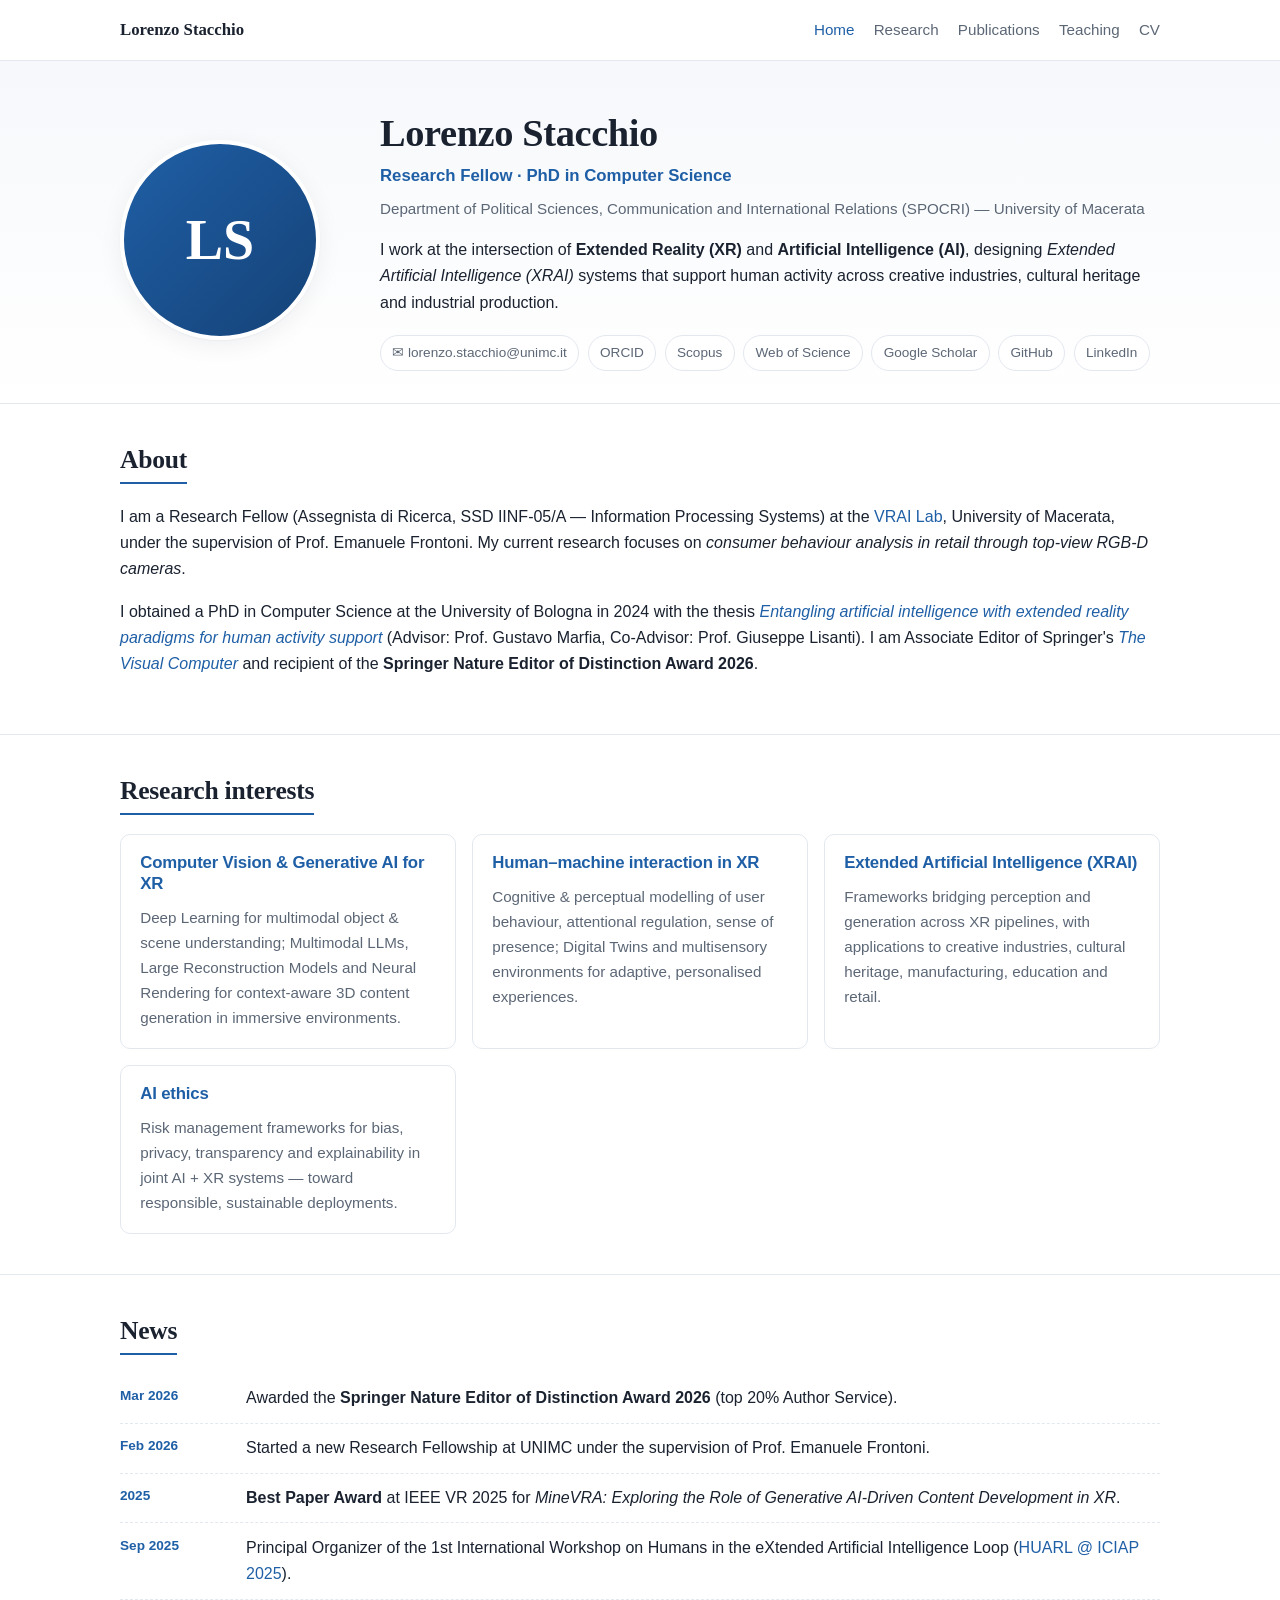
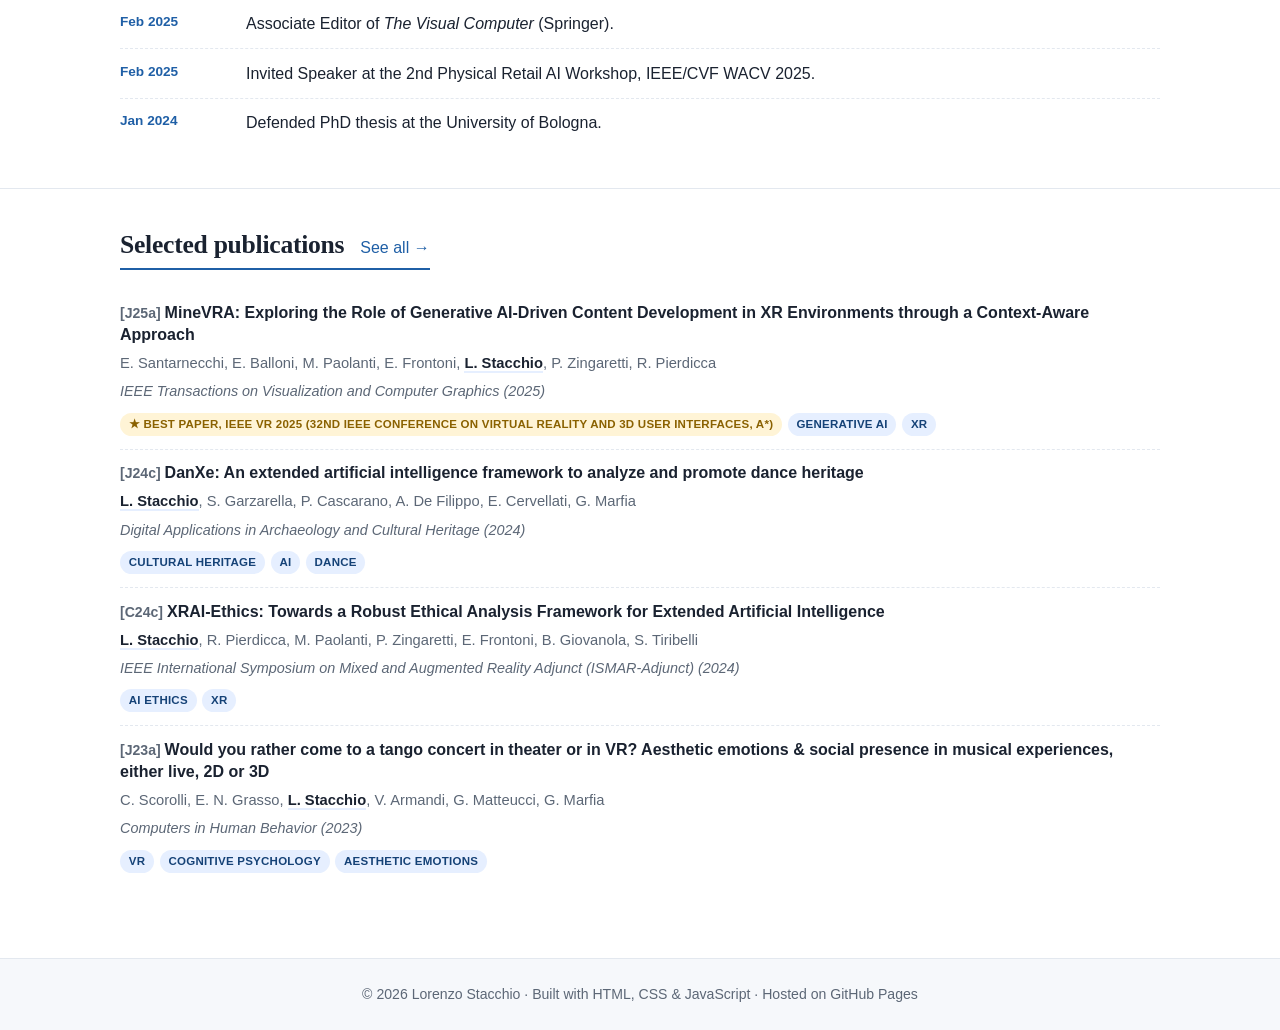
==== index.html @ da99e61b "first commit" ====
<!doctype html>
<html lang="en">
<head>
  <meta charset="utf-8">
  <title>Lorenzo Stacchio — Academic Website</title>
  <meta name="viewport" content="width=device-width,initial-scale=1">
  <meta name="description" content="Lorenzo Stacchio — Research Fellow at the University of Macerata. Research on the intersection of Extended Reality (XR) and Artificial Intelligence (AI).">
  <meta name="author" content="Lorenzo Stacchio">
  <link rel="stylesheet" href="assets/css/style.css">
  <link rel="icon" href="data:image/svg+xml,%3Csvg xmlns='http://www.w3.org/2000/svg' viewBox='0 0 100 100'%3E%3Ccircle cx='50' cy='50' r='48' fill='%231f5fa6'/%3E%3Ctext x='50' y='66' font-family='Georgia' font-size='52' font-weight='700' fill='white' text-anchor='middle'%3ELS%3C/text%3E%3C/svg%3E">
</head>
<body>

<nav class="nav">
  <div class="nav-inner">
    <a href="index.html" class="nav-brand">Lorenzo Stacchio</a>
    <button class="nav-toggle" aria-label="Open menu">☰</button>
    <div class="nav-links">
      <a href="index.html">Home</a>
      <a href="research.html">Research</a>
      <a href="publications.html">Publications</a>
      <a href="teaching.html">Teaching</a>
      <a href="cv.html">CV</a>
    </div>
  </div>
</nav>

<header class="hero">
  <div class="container hero-grid">
    <div class="avatar-placeholder" aria-label="Lorenzo Stacchio">LS</div>
    <div>
      <h1>Lorenzo Stacchio</h1>
      <p class="role">Research Fellow · PhD in Computer Science</p>
      <p class="affil">Department of Political Sciences, Communication and International Relations (SPOCRI) — University of Macerata</p>
      <p class="lead">
        I work at the intersection of <strong>Extended Reality (XR)</strong> and <strong>Artificial Intelligence (AI)</strong>,
        designing <em>Extended Artificial Intelligence (XRAI)</em> systems that support human activity across creative industries,
        cultural heritage and industrial production.
      </p>
      <div class="social-row">
        <a class="social-link" href="mailto:lorenzo.stacchio@unimc.it">✉ lorenzo.stacchio@unimc.it</a>
        <a class="social-link" href="https://orcid.org/0000-0002-9341-7651" target="_blank" rel="noopener">ORCID</a>
        <a class="social-link" href="https://www.scopus.com/authid/detail.uri?authorId=57221688841" target="_blank" rel="noopener">Scopus</a>
        <a class="social-link" href="https://www.webofscience.com/wos/author/record/JEO-9407-2023" target="_blank" rel="noopener">Web of Science</a>
        <a class="social-link" href="https://scholar.google.com/citations?user=lorenzostacchio" target="_blank" rel="noopener">Google Scholar</a>
        <a class="social-link" href="https://github.com/lorenzostacchio" target="_blank" rel="noopener">GitHub</a>
        <a class="social-link" href="https://www.linkedin.com/in/lorenzo-stacchio" target="_blank" rel="noopener">LinkedIn</a>
      </div>
    </div>
  </div>
</header>

<main>

<section id="about">
  <div class="container">
    <div class="section-title"><h2>About</h2></div>
    <p>
      I am a Research Fellow (Assegnista di Ricerca, SSD IINF-05/A — Information Processing Systems)
      at the <a href="https://vrailab.it/" target="_blank" rel="noopener">VRAI Lab</a>, University of Macerata,
      under the supervision of Prof. Emanuele Frontoni. My current research focuses on
      <em>consumer behaviour analysis in retail through top-view RGB-D cameras</em>.
    </p>
    <p>
      I obtained a PhD in Computer Science at the University of Bologna in 2024 with the thesis
      <a href="https://amsdottorato.unibo.it/11139/" target="_blank" rel="noopener"><em>Entangling artificial intelligence with extended reality paradigms for human activity support</em></a>
      (Advisor: Prof. Gustavo Marfia, Co-Advisor: Prof. Giuseppe Lisanti). I am Associate Editor of
      Springer's <a href="https://link.springer.com/journal/371/editorial-board" target="_blank" rel="noopener"><em>The Visual Computer</em></a>
      and recipient of the <strong>Springer Nature Editor of Distinction Award 2026</strong>.
    </p>
  </div>
</section>

<section id="research-interests">
  <div class="container">
    <div class="section-title"><h2>Research interests</h2></div>
    <div class="cards">
      <div class="card">
        <h3>Computer Vision &amp; Generative AI for XR</h3>
        <p>Deep Learning for multimodal object &amp; scene understanding; Multimodal LLMs, Large Reconstruction Models and Neural Rendering for context-aware 3D content generation in immersive environments.</p>
      </div>
      <div class="card">
        <h3>Human–machine interaction in XR</h3>
        <p>Cognitive &amp; perceptual modelling of user behaviour, attentional regulation, sense of presence; Digital Twins and multisensory environments for adaptive, personalised experiences.</p>
      </div>
      <div class="card">
        <h3>Extended Artificial Intelligence (XRAI)</h3>
        <p>Frameworks bridging perception and generation across XR pipelines, with applications to creative industries, cultural heritage, manufacturing, education and retail.</p>
      </div>
      <div class="card">
        <h3>AI ethics</h3>
        <p>Risk management frameworks for bias, privacy, transparency and explainability in joint AI + XR systems — toward responsible, sustainable deployments.</p>
      </div>
    </div>
  </div>
</section>

<section id="news">
  <div class="container">
    <div class="section-title"><h2>News</h2></div>
    <ul class="news-list">
      <li class="news-item"><span class="news-date">Mar 2026</span><span class="news-text">Awarded the <strong>Springer Nature Editor of Distinction Award 2026</strong> (top 20% Author Service).</span></li>
      <li class="news-item"><span class="news-date">Feb 2026</span><span class="news-text">Started a new Research Fellowship at UNIMC under the supervision of Prof. Emanuele Frontoni.</span></li>
      <li class="news-item"><span class="news-date">2025</span><span class="news-text"><strong>Best Paper Award</strong> at IEEE VR 2025 for <em>MineVRA: Exploring the Role of Generative AI-Driven Content Development in XR</em>.</span></li>
      <li class="news-item"><span class="news-date">Sep 2025</span><span class="news-text">Principal Organizer of the 1st International Workshop on Humans in the eXtended Artificial Intelligence Loop (<a href="https://sites.google.com/view/huarl-iciap-2025/" target="_blank" rel="noopener">HUARL @ ICIAP 2025</a>).</span></li>
      <li class="news-item"><span class="news-date">Feb 2025</span><span class="news-text">Associate Editor of <em>The Visual Computer</em> (Springer).</span></li>
      <li class="news-item"><span class="news-date">Feb 2025</span><span class="news-text">Invited Speaker at the 2nd Physical Retail AI Workshop, IEEE/CVF WACV 2025.</span></li>
      <li class="news-item"><span class="news-date">Jan 2024</span><span class="news-text">Defended PhD thesis at the University of Bologna.</span></li>
    </ul>
  </div>
</section>

<section id="selected">
  <div class="container">
    <div class="section-title"><h2>Selected publications</h2><a href="publications.html">See all →</a></div>
    <div id="selected-pubs"><div class="loading">Loading…</div></div>
  </div>
</section>

</main>

<footer>
  <div class="container">
    © <span id="year"></span> Lorenzo Stacchio · Built with HTML, CSS &amp; JavaScript · Hosted on GitHub Pages
  </div>
</footer>

<script>document.getElementById('year').textContent = new Date().getFullYear();</script>
<script src="assets/js/main.js"></script>
<script src="assets/js/publications.js"></script>
</body>
</html>
---- assets/css/style.css ----
/* =========================================================
   Lorenzo Stacchio — Academic Site
   Minimal, fast, GitHub Pages friendly
   ========================================================= */

:root {
  --bg: #ffffff;
  --bg-alt: #f6f8fb;
  --bg-soft: #eef2f7;
  --text: #1a2230;
  --text-muted: #5c6776;
  --accent: #1f5fa6;
  --accent-strong: #154277;
  --accent-soft: #e6efff;
  --border: #e3e8ef;
  --shadow: 0 1px 2px rgba(15, 23, 42, 0.04), 0 6px 24px rgba(15, 23, 42, 0.06);
  --radius: 10px;
  --radius-sm: 6px;
  --max: 1080px;
}

* { box-sizing: border-box; }

html { scroll-behavior: smooth; }

body {
  margin: 0;
  font-family: -apple-system, BlinkMacSystemFont, "Segoe UI", Roboto, "Helvetica Neue", Arial, sans-serif;
  font-size: 16px;
  line-height: 1.65;
  color: var(--text);
  background: var(--bg);
  -webkit-font-smoothing: antialiased;
}

a {
  color: var(--accent);
  text-decoration: none;
  transition: color .15s ease, border-color .15s ease;
}
a:hover { color: var(--accent-strong); text-decoration: underline; }

h1, h2, h3, h4 {
  font-family: "Georgia", "Times New Roman", serif;
  color: var(--text);
  line-height: 1.25;
  margin: 0 0 .6em 0;
  letter-spacing: -0.01em;
}
h1 { font-size: 2.2rem; }
h2 { font-size: 1.6rem; margin-top: 2rem; }
h3 { font-size: 1.2rem; margin-top: 1.4rem; }

p { margin: 0 0 1rem 0; }

.container {
  max-width: var(--max);
  margin: 0 auto;
  padding: 0 1.25rem;
}

/* =========================================================
   Navigation
   ========================================================= */
.nav {
  position: sticky;
  top: 0;
  z-index: 50;
  background: rgba(255,255,255,0.92);
  backdrop-filter: saturate(150%) blur(8px);
  border-bottom: 1px solid var(--border);
}
.nav-inner {
  display: flex;
  align-items: center;
  justify-content: space-between;
  height: 60px;
  max-width: var(--max);
  margin: 0 auto;
  padding: 0 1.25rem;
}
.nav-brand {
  font-family: Georgia, serif;
  font-weight: 700;
  font-size: 1.05rem;
  color: var(--text);
}
.nav-brand:hover { text-decoration: none; color: var(--accent); }
.nav-links {
  display: flex;
  gap: 1.2rem;
  align-items: center;
}
.nav-links a {
  color: var(--text-muted);
  font-size: .95rem;
  font-weight: 500;
}
.nav-links a:hover,
.nav-links a.active {
  color: var(--accent);
  text-decoration: none;
}
.nav-toggle {
  display: none;
  background: none;
  border: 0;
  font-size: 1.3rem;
  cursor: pointer;
  color: var(--text);
}

@media (max-width: 720px) {
  .nav-toggle { display: block; }
  .nav-links {
    display: none;
    position: absolute;
    top: 60px;
    left: 0;
    right: 0;
    background: #fff;
    flex-direction: column;
    align-items: flex-start;
    padding: 1rem 1.25rem;
    border-bottom: 1px solid var(--border);
    gap: .8rem;
  }
  .nav-links.open { display: flex; }
}

/* =========================================================
   Hero
   ========================================================= */
.hero {
  padding: 3rem 0 2rem;
  border-bottom: 1px solid var(--border);
  background: linear-gradient(180deg, var(--bg-alt), var(--bg));
}
.hero-grid {
  display: grid;
  grid-template-columns: 220px 1fr;
  gap: 2.5rem;
  align-items: center;
}
.avatar {
  width: 200px;
  height: 200px;
  border-radius: 50%;
  background: var(--bg-soft);
  object-fit: cover;
  box-shadow: var(--shadow);
  border: 4px solid #fff;
}
.avatar-placeholder {
  width: 200px;
  height: 200px;
  border-radius: 50%;
  background: linear-gradient(135deg, var(--accent), var(--accent-strong));
  color: white;
  display: flex;
  align-items: center;
  justify-content: center;
  font-family: Georgia, serif;
  font-size: 3.5rem;
  font-weight: 700;
  box-shadow: var(--shadow);
  border: 4px solid #fff;
}
.hero h1 {
  margin: 0 0 .3rem 0;
  font-size: 2.4rem;
}
.hero .role {
  color: var(--accent);
  font-weight: 600;
  margin: 0 0 .4rem 0;
  font-size: 1.05rem;
}
.hero .affil {
  color: var(--text-muted);
  margin: 0 0 1rem 0;
  font-size: .95rem;
}
.hero .lead {
  margin-bottom: 1.2rem;
}

.social-row {
  display: flex;
  flex-wrap: wrap;
  gap: .55rem;
  margin-top: .8rem;
}
.social-link {
  display: inline-flex;
  align-items: center;
  gap: .35rem;
  padding: .35rem .7rem;
  border: 1px solid var(--border);
  border-radius: 999px;
  background: #fff;
  color: var(--text-muted);
  font-size: .85rem;
  transition: all .15s ease;
}
.social-link:hover {
  border-color: var(--accent);
  color: var(--accent);
  text-decoration: none;
  background: var(--accent-soft);
}

@media (max-width: 720px) {
  .hero-grid { grid-template-columns: 1fr; text-align: center; gap: 1.5rem; }
  .avatar, .avatar-placeholder { margin: 0 auto; width: 160px; height: 160px; font-size: 2.8rem; }
  .social-row { justify-content: center; }
}

/* =========================================================
   Sections
   ========================================================= */
section {
  padding: 2.5rem 0;
  border-bottom: 1px solid var(--border);
}
section:last-child { border-bottom: 0; }

.section-title {
  display: flex;
  align-items: baseline;
  justify-content: space-between;
  gap: 1rem;
  margin-bottom: 1.2rem;
  padding-bottom: .4rem;
  border-bottom: 2px solid var(--accent);
  width: fit-content;
}
.section-title h2 { margin: 0; }

/* News list */
.news-list {
  list-style: none;
  padding: 0;
  margin: 0;
}
.news-item {
  display: grid;
  grid-template-columns: 110px 1fr;
  gap: 1rem;
  padding: .7rem 0;
  border-bottom: 1px dashed var(--border);
}
.news-item:last-child { border-bottom: 0; }
.news-date {
  color: var(--accent);
  font-weight: 600;
  font-size: .85rem;
  font-variant-numeric: tabular-nums;
}
.news-text { color: var(--text); }
@media (max-width: 600px) {
  .news-item { grid-template-columns: 1fr; gap: .2rem; }
}

/* Cards */
.cards {
  display: grid;
  grid-template-columns: repeat(auto-fit, minmax(260px, 1fr));
  gap: 1rem;
}
.card {
  background: #fff;
  border: 1px solid var(--border);
  border-radius: var(--radius);
  padding: 1.1rem 1.2rem;
  transition: transform .15s ease, box-shadow .15s ease, border-color .15s ease;
}
.card:hover {
  transform: translateY(-2px);
  box-shadow: var(--shadow);
  border-color: var(--accent);
}
.card h3 {
  margin-top: 0;
  font-family: -apple-system, "Segoe UI", Roboto, sans-serif;
  font-size: 1.05rem;
  color: var(--accent);
}
.card p { color: var(--text-muted); font-size: .95rem; margin-bottom: 0; }

/* Timeline */
.timeline {
  position: relative;
  margin: 1.5rem 0;
  padding-left: 1.4rem;
  border-left: 2px solid var(--border);
}
.timeline-item { position: relative; padding: 0 0 1.4rem 1rem; }
.timeline-item::before {
  content: "";
  position: absolute;
  left: -1.49rem;
  top: .35rem;
  width: 10px; height: 10px;
  border-radius: 50%;
  background: var(--accent);
  box-shadow: 0 0 0 3px #fff, 0 0 0 5px var(--accent-soft);
}
.timeline-date {
  color: var(--accent);
  font-weight: 600;
  font-size: .82rem;
  display: block;
  margin-bottom: .15rem;
  text-transform: uppercase;
  letter-spacing: .04em;
}
.timeline-title { font-weight: 600; }
.timeline-org { color: var(--text-muted); font-size: .92rem; }

/* =========================================================
   Publications
   ========================================================= */
.pub-controls {
  display: flex;
  flex-wrap: wrap;
  gap: .6rem;
  margin: 1rem 0 1.6rem 0;
  align-items: center;
}
.pub-controls input[type="search"] {
  flex: 1 1 240px;
  padding: .55rem .8rem;
  border: 1px solid var(--border);
  border-radius: var(--radius-sm);
  font-size: .95rem;
  background: #fff;
}
.pub-controls input[type="search"]:focus {
  outline: none;
  border-color: var(--accent);
  box-shadow: 0 0 0 3px var(--accent-soft);
}
.pub-filter {
  padding: .4rem .85rem;
  border: 1px solid var(--border);
  border-radius: 999px;
  background: #fff;
  color: var(--text-muted);
  cursor: pointer;
  font-size: .85rem;
  transition: all .15s ease;
}
.pub-filter:hover { border-color: var(--accent); color: var(--accent); }
.pub-filter.active {
  background: var(--accent);
  color: white;
  border-color: var(--accent);
}

.pub-year-group {
  margin-bottom: 1.4rem;
}
.pub-year {
  font-family: Georgia, serif;
  font-size: 1.4rem;
  color: var(--accent);
  font-weight: 700;
  padding: .3rem 0;
  margin: 1rem 0 .6rem 0;
  border-bottom: 1px solid var(--border);
}
.pub-item {
  padding: .8rem 0;
  border-bottom: 1px dashed var(--border);
  display: grid;
  grid-template-columns: 1fr;
  gap: .3rem;
}
.pub-item:last-child { border-bottom: 0; }
.pub-title {
  font-weight: 600;
  color: var(--text);
  line-height: 1.4;
}
.pub-authors {
  color: var(--text-muted);
  font-size: .92rem;
}
.pub-authors .me {
  color: var(--text);
  font-weight: 600;
  border-bottom: 2px solid var(--accent-soft);
}
.pub-venue {
  color: var(--text-muted);
  font-size: .9rem;
  font-style: italic;
}
.pub-tags {
  display: flex;
  flex-wrap: wrap;
  gap: .35rem;
  margin-top: .25rem;
}
.pub-tag {
  background: var(--accent-soft);
  color: var(--accent-strong);
  padding: .12rem .55rem;
  border-radius: 999px;
  font-size: .72rem;
  font-weight: 600;
  letter-spacing: .02em;
  text-transform: uppercase;
}
.pub-tag.award {
  background: #fff4d6;
  color: #8a6100;
}
.pub-links {
  display: flex;
  gap: .8rem;
  margin-top: .2rem;
  font-size: .85rem;
}
.pub-links a {
  color: var(--accent);
  border-bottom: 1px dotted var(--accent);
}
.pub-links a:hover { text-decoration: none; }

.pub-stats {
  display: flex;
  flex-wrap: wrap;
  gap: 1.2rem;
  background: var(--bg-alt);
  border-radius: var(--radius);
  padding: 1rem 1.2rem;
  margin-bottom: 1.4rem;
}
.pub-stat {
  display: flex;
  flex-direction: column;
}
.pub-stat-num {
  font-family: Georgia, serif;
  font-size: 1.6rem;
  font-weight: 700;
  color: var(--accent);
  line-height: 1;
}
.pub-stat-label {
  color: var(--text-muted);
  font-size: .82rem;
  text-transform: uppercase;
  letter-spacing: .04em;
}

.loading, .empty {
  text-align: center;
  color: var(--text-muted);
  padding: 2rem;
  font-style: italic;
}

/* =========================================================
   Footer
   ========================================================= */
footer {
  background: var(--bg-alt);
  border-top: 1px solid var(--border);
  padding: 1.5rem 0;
  margin-top: 2rem;
  text-align: center;
  color: var(--text-muted);
  font-size: .88rem;
}
footer a { color: var(--accent); }

/* utility */
.muted { color: var(--text-muted); }
.small { font-size: .88rem; }
.center { text-align: center; }
.mt-0 { margin-top: 0; }
.mb-0 { margin-bottom: 0; }

/* print-friendly CV */
@media print {
  .nav, footer, .pub-controls, .nav-toggle { display: none !important; }
  body { font-size: 11pt; }
  section { page-break-inside: avoid; }
}
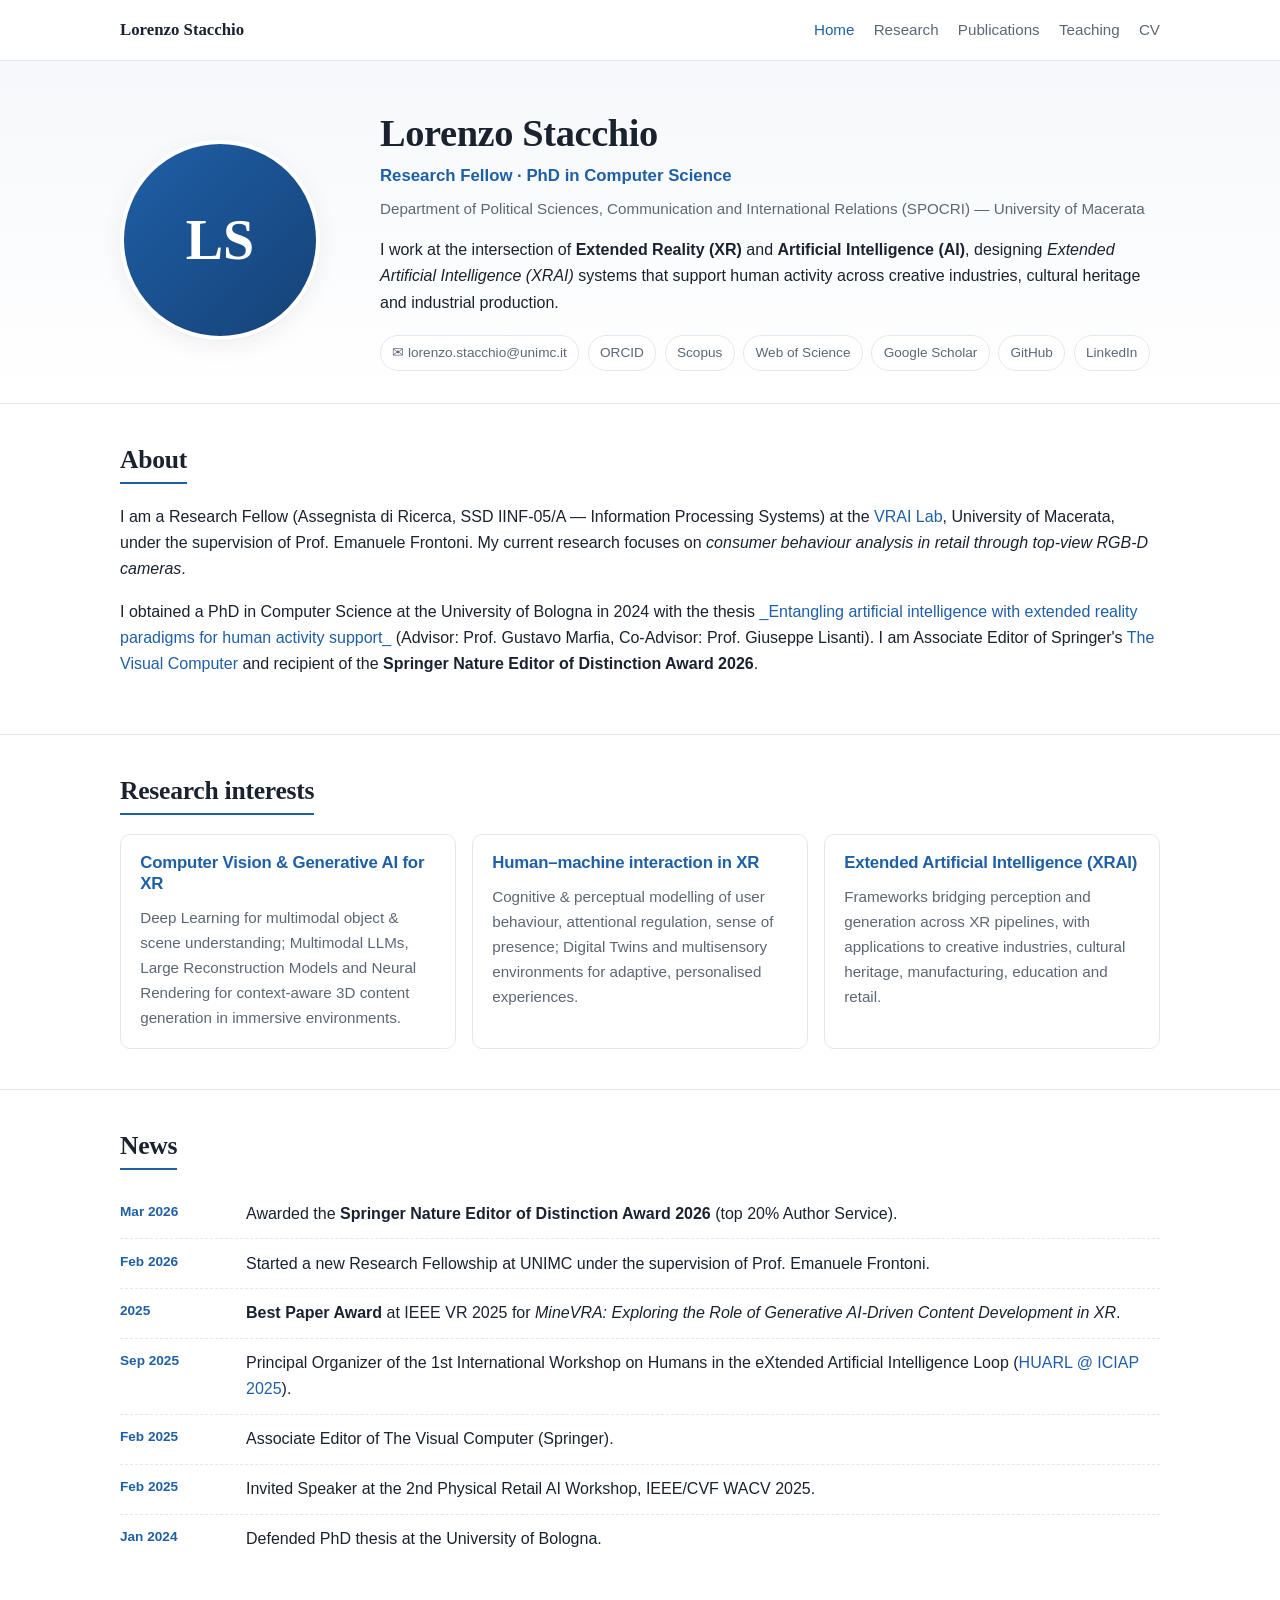
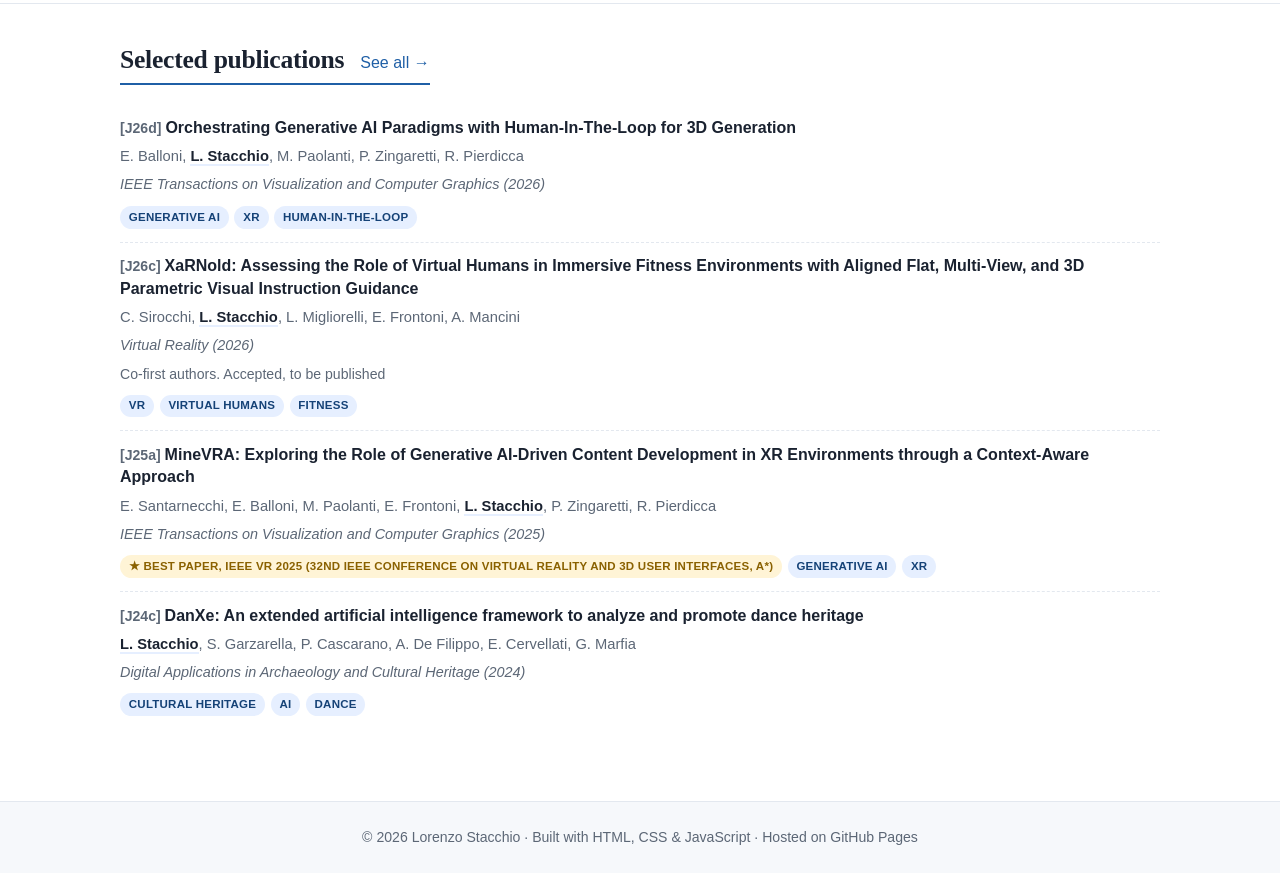
==== commit 6a1bddef: "commit 2" ====
--- a/index.html
+++ b/index.html
@@ -13,7 +13,7 @@
 
 <nav class="nav">
   <div class="nav-inner">
-    <a href="index.html" class="nav-brand">Lorenzo Stacchio</a>
+    <a href="index.html" class="nav-brand" data-render="brand" data-source="data/profile.json">Lorenzo Stacchio</a>
     <button class="nav-toggle" aria-label="Open menu">☰</button>
     <div class="nav-links">
       <a href="index.html">Home</a>
@@ -25,88 +25,28 @@
   </div>
 </nav>
 
-<header class="hero">
-  <div class="container hero-grid">
-    <div class="avatar-placeholder" aria-label="Lorenzo Stacchio">LS</div>
-    <div>
-      <h1>Lorenzo Stacchio</h1>
-      <p class="role">Research Fellow · PhD in Computer Science</p>
-      <p class="affil">Department of Political Sciences, Communication and International Relations (SPOCRI) — University of Macerata</p>
-      <p class="lead">
-        I work at the intersection of <strong>Extended Reality (XR)</strong> and <strong>Artificial Intelligence (AI)</strong>,
-        designing <em>Extended Artificial Intelligence (XRAI)</em> systems that support human activity across creative industries,
-        cultural heritage and industrial production.
-      </p>
-      <div class="social-row">
-        <a class="social-link" href="mailto:lorenzo.stacchio@unimc.it">✉ lorenzo.stacchio@unimc.it</a>
-        <a class="social-link" href="https://orcid.org/0000-0002-9341-7651" target="_blank" rel="noopener">ORCID</a>
-        <a class="social-link" href="https://www.scopus.com/authid/detail.uri?authorId=57221688841" target="_blank" rel="noopener">Scopus</a>
-        <a class="social-link" href="https://www.webofscience.com/wos/author/record/JEO-9407-2023" target="_blank" rel="noopener">Web of Science</a>
-        <a class="social-link" href="https://scholar.google.com/citations?user=lorenzostacchio" target="_blank" rel="noopener">Google Scholar</a>
-        <a class="social-link" href="https://github.com/lorenzostacchio" target="_blank" rel="noopener">GitHub</a>
-        <a class="social-link" href="https://www.linkedin.com/in/lorenzo-stacchio" target="_blank" rel="noopener">LinkedIn</a>
-      </div>
-    </div>
-  </div>
-</header>
+<header class="hero" data-render="hero" data-source="data/profile.json"></header>
 
 <main>
 
 <section id="about">
   <div class="container">
     <div class="section-title"><h2>About</h2></div>
-    <p>
-      I am a Research Fellow (Assegnista di Ricerca, SSD IINF-05/A — Information Processing Systems)
-      at the <a href="https://vrailab.it/" target="_blank" rel="noopener">VRAI Lab</a>, University of Macerata,
-      under the supervision of Prof. Emanuele Frontoni. My current research focuses on
-      <em>consumer behaviour analysis in retail through top-view RGB-D cameras</em>.
-    </p>
-    <p>
-      I obtained a PhD in Computer Science at the University of Bologna in 2024 with the thesis
-      <a href="https://amsdottorato.unibo.it/11139/" target="_blank" rel="noopener"><em>Entangling artificial intelligence with extended reality paradigms for human activity support</em></a>
-      (Advisor: Prof. Gustavo Marfia, Co-Advisor: Prof. Giuseppe Lisanti). I am Associate Editor of
-      Springer's <a href="https://link.springer.com/journal/371/editorial-board" target="_blank" rel="noopener"><em>The Visual Computer</em></a>
-      and recipient of the <strong>Springer Nature Editor of Distinction Award 2026</strong>.
-    </p>
+    <div data-render="about" data-source="data/profile.json"></div>
   </div>
 </section>
 
 <section id="research-interests">
   <div class="container">
     <div class="section-title"><h2>Research interests</h2></div>
-    <div class="cards">
-      <div class="card">
-        <h3>Computer Vision &amp; Generative AI for XR</h3>
-        <p>Deep Learning for multimodal object &amp; scene understanding; Multimodal LLMs, Large Reconstruction Models and Neural Rendering for context-aware 3D content generation in immersive environments.</p>
-      </div>
-      <div class="card">
-        <h3>Human–machine interaction in XR</h3>
-        <p>Cognitive &amp; perceptual modelling of user behaviour, attentional regulation, sense of presence; Digital Twins and multisensory environments for adaptive, personalised experiences.</p>
-      </div>
-      <div class="card">
-        <h3>Extended Artificial Intelligence (XRAI)</h3>
-        <p>Frameworks bridging perception and generation across XR pipelines, with applications to creative industries, cultural heritage, manufacturing, education and retail.</p>
-      </div>
-      <div class="card">
-        <h3>AI ethics</h3>
-        <p>Risk management frameworks for bias, privacy, transparency and explainability in joint AI + XR systems — toward responsible, sustainable deployments.</p>
-      </div>
-    </div>
+    <div data-render="cards" data-source="data/research.json#interests"></div>
   </div>
 </section>
 
 <section id="news">
   <div class="container">
     <div class="section-title"><h2>News</h2></div>
-    <ul class="news-list">
-      <li class="news-item"><span class="news-date">Mar 2026</span><span class="news-text">Awarded the <strong>Springer Nature Editor of Distinction Award 2026</strong> (top 20% Author Service).</span></li>
-      <li class="news-item"><span class="news-date">Feb 2026</span><span class="news-text">Started a new Research Fellowship at UNIMC under the supervision of Prof. Emanuele Frontoni.</span></li>
-      <li class="news-item"><span class="news-date">2025</span><span class="news-text"><strong>Best Paper Award</strong> at IEEE VR 2025 for <em>MineVRA: Exploring the Role of Generative AI-Driven Content Development in XR</em>.</span></li>
-      <li class="news-item"><span class="news-date">Sep 2025</span><span class="news-text">Principal Organizer of the 1st International Workshop on Humans in the eXtended Artificial Intelligence Loop (<a href="https://sites.google.com/view/huarl-iciap-2025/" target="_blank" rel="noopener">HUARL @ ICIAP 2025</a>).</span></li>
-      <li class="news-item"><span class="news-date">Feb 2025</span><span class="news-text">Associate Editor of <em>The Visual Computer</em> (Springer).</span></li>
-      <li class="news-item"><span class="news-date">Feb 2025</span><span class="news-text">Invited Speaker at the 2nd Physical Retail AI Workshop, IEEE/CVF WACV 2025.</span></li>
-      <li class="news-item"><span class="news-date">Jan 2024</span><span class="news-text">Defended PhD thesis at the University of Bologna.</span></li>
-    </ul>
+    <div data-render="news" data-source="data/news.json"></div>
   </div>
 </section>
 
@@ -126,6 +66,7 @@
 </footer>
 
 <script>document.getElementById('year').textContent = new Date().getFullYear();</script>
+<script src="assets/js/render.js"></script>
 <script src="assets/js/main.js"></script>
 <script src="assets/js/publications.js"></script>
 </body>
